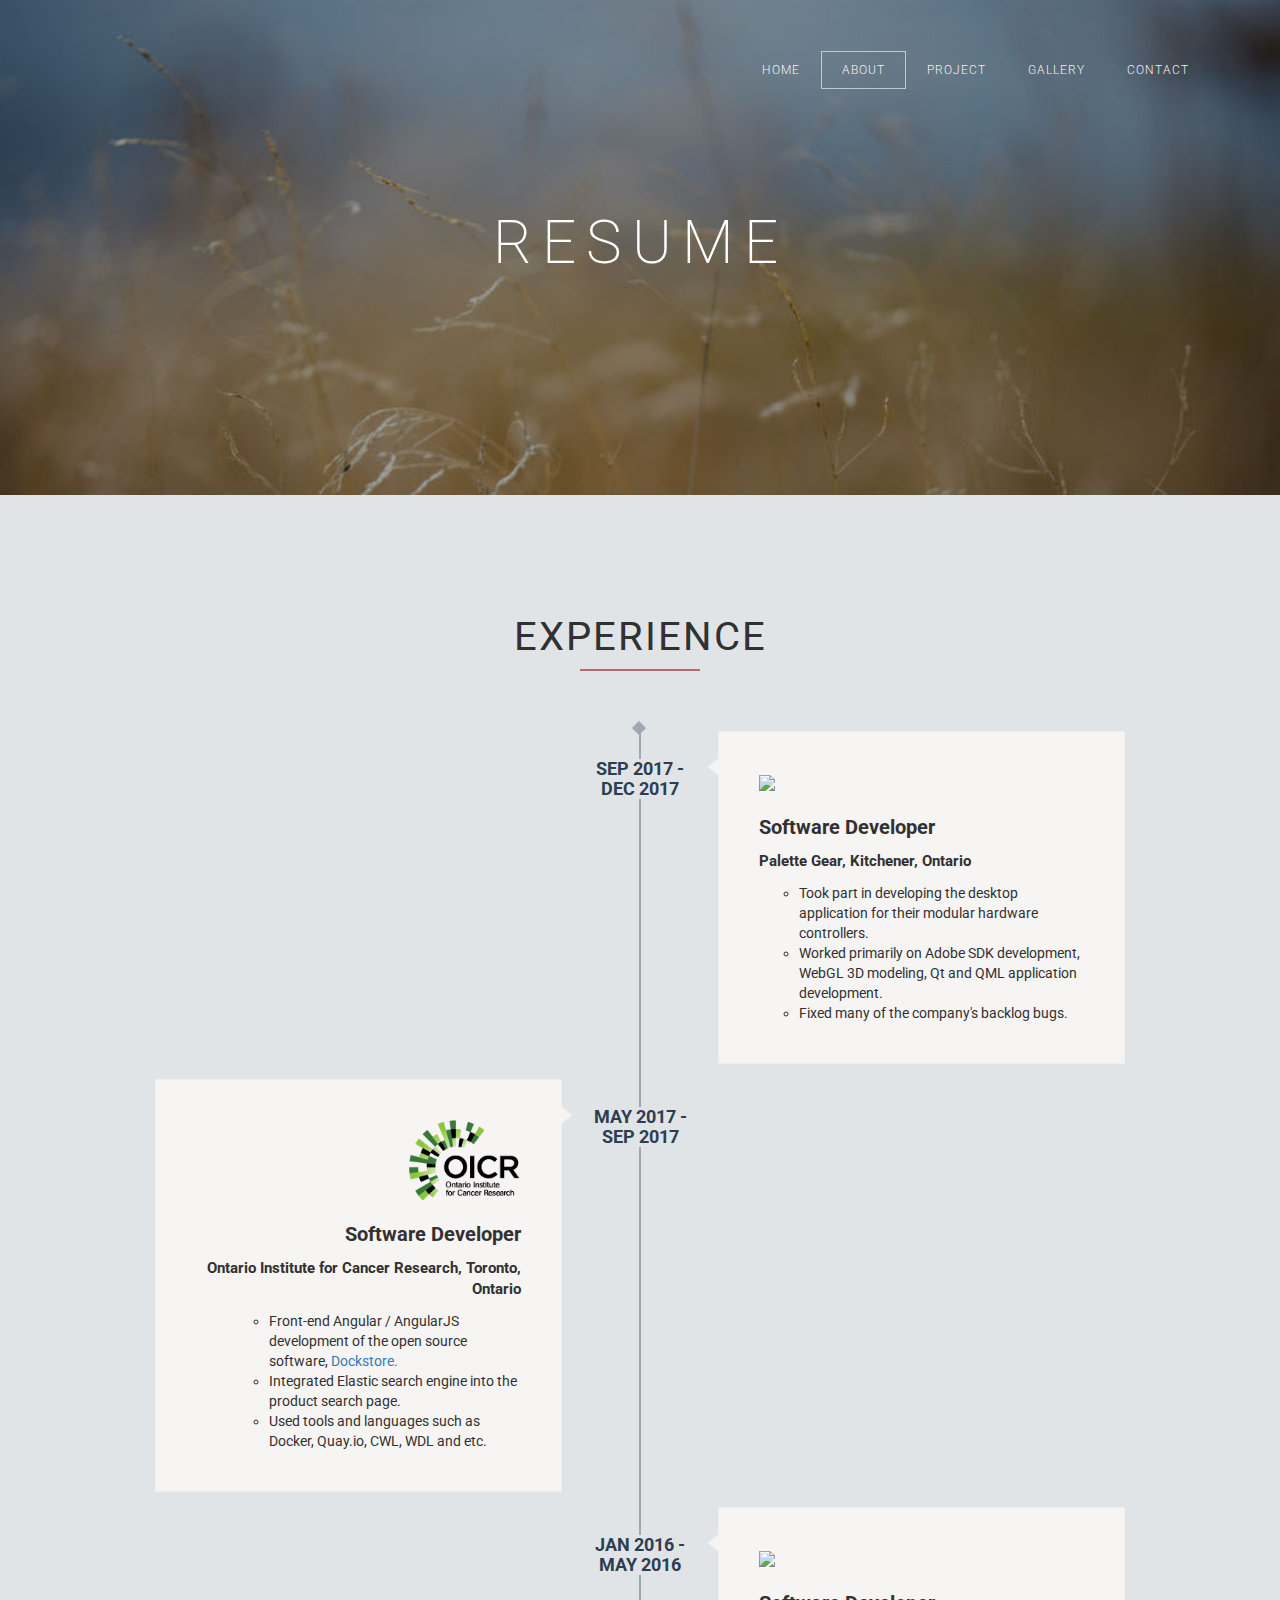
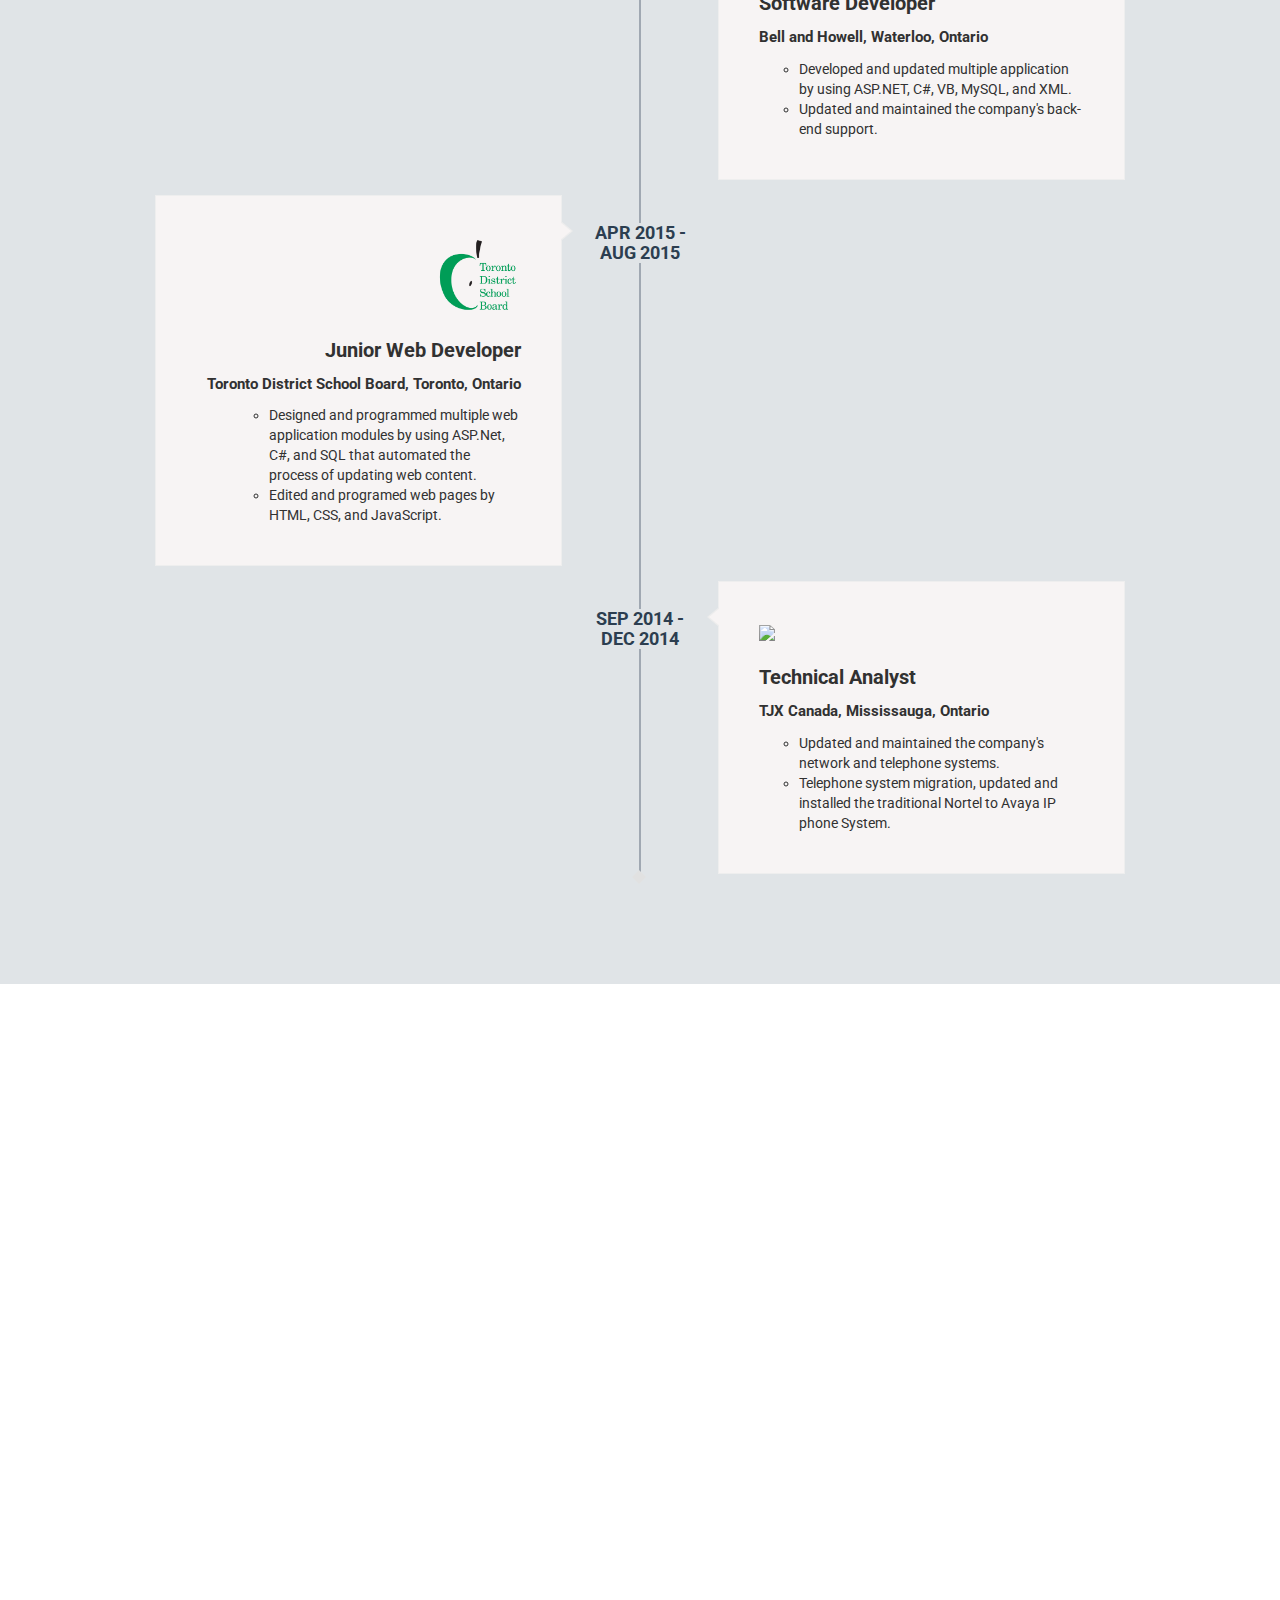
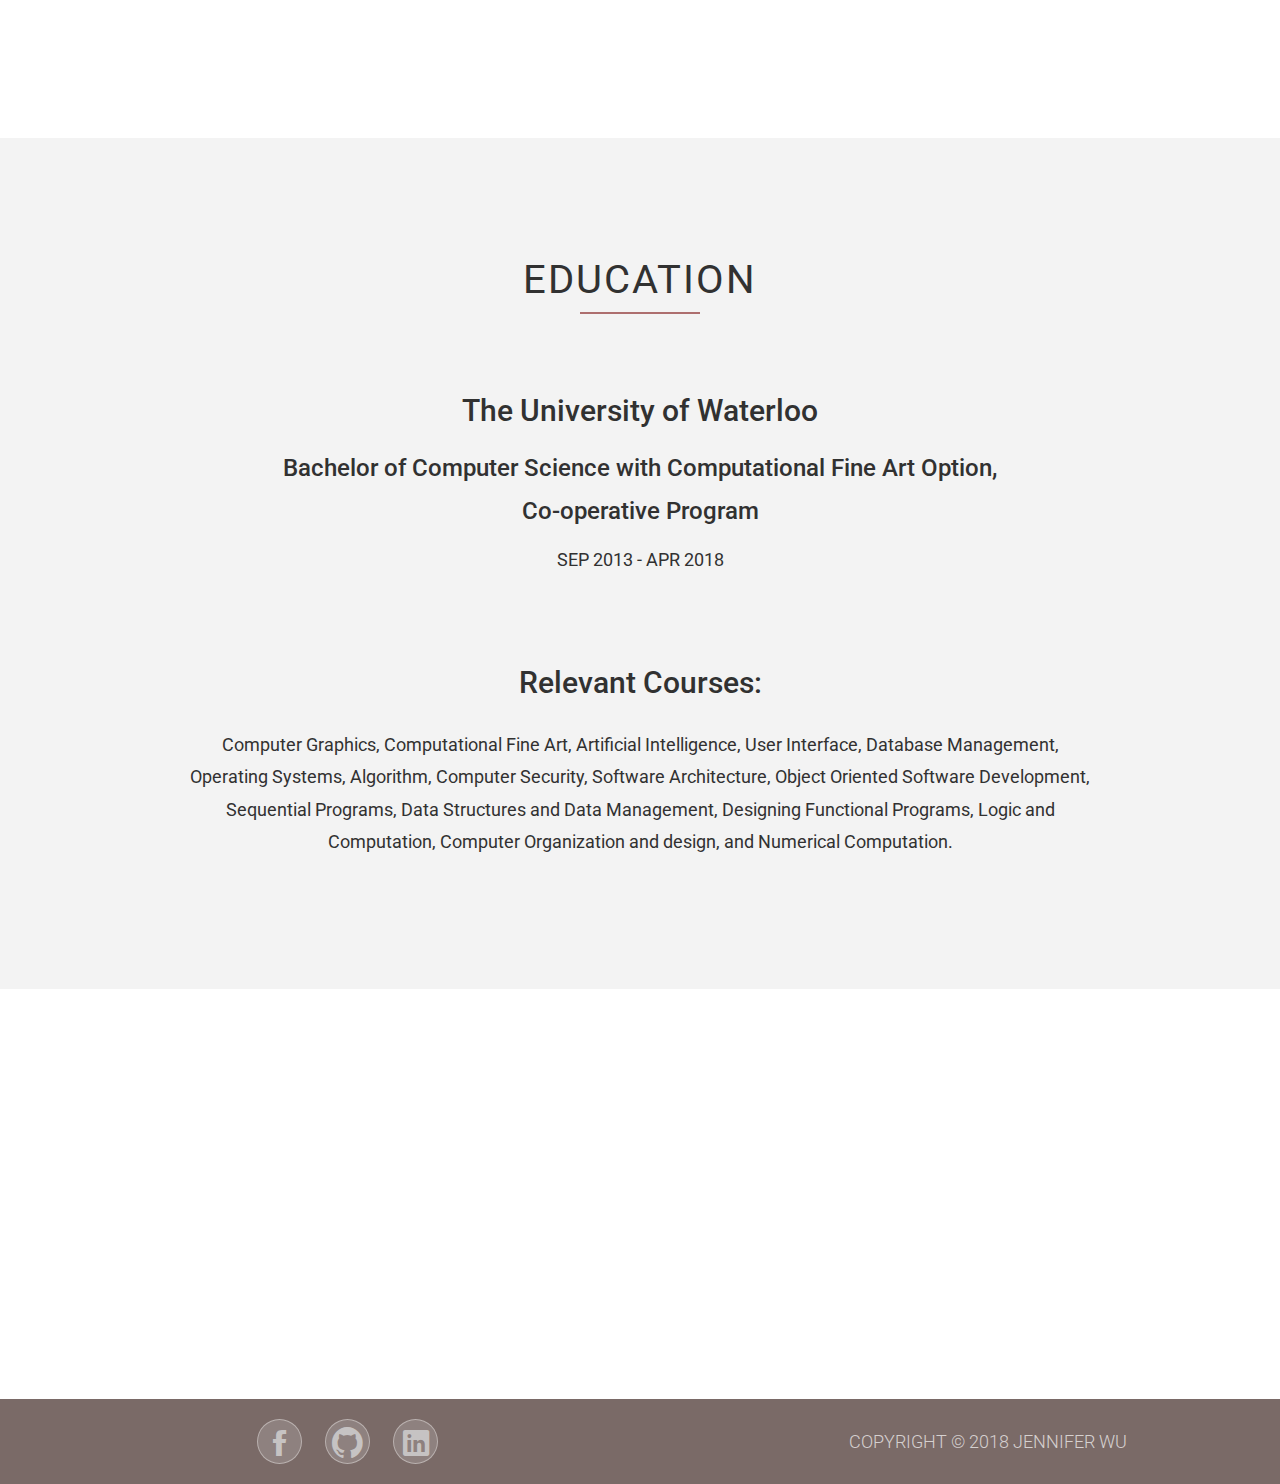
==== resume.html @ 23b23c2a "init commit" ====
<!DOCTYPE html>
<!--[if IE 7 ]><html class="ie ie7 lte9 lte8 lte7" lang="en-US"><![endif]-->
<!--[if IE 8]><html class="ie ie8 lte9 lte8" lang="en-US">	<![endif]-->
<!--[if IE 9]><html class="ie ie9 lte9" lang="en-US"><![endif]-->
<!--[if (gt IE 9)|!(IE)]><!-->
<html class="noIE" lang="en-US">
<!--<![endif]-->
<head>
    <!-- meta -->
    <meta http-equiv="X-UA-Compatible" content="IE=edge">
    <meta http-equiv="Content-Type" content="text/html; charset=UTF-8"/>
    <meta name="viewport" content="width=device-width, initial-scale = 1.0, maximum-scale=1.0, user-scalable=no"/>
    <title>Jennifer Wu</title>
    <link rel="stylesheet" href="assets/css/bootstrap.min.css">
    <link rel="stylesheet" href="assets/css/ionicons.min.css">
    <link rel="stylesheet" href="assets/css/owl.carousel.css">
    <link rel="stylesheet" href="assets/css/owl.theme.css">
    <link rel="stylesheet" href="assets/css/main.css">
    <link rel="stylesheet" href="assets/css/about.css">
    <link rel="stylesheet" href="assets/css/contact.css">
    <link rel="stylesheet" href="assets/css/service.css">
    <link rel="stylesheet" href="assets/css/section.css">
    <link rel="stylesheet" href="assets/css/resume.css">
    <link rel="stylesheet" href="assets/css/one-page-style.css">
    <link rel="stylesheet" href="https://cdnjs.cloudflare.com/ajax/libs/baguettebox.js/1.8.1/baguetteBox.min.css">
    <link rel="stylesheet" href="assets/css/gallery.css">
    <!-- HTML5 shim and Respond.js IE8 support of HTML5 elements and media queries -->
    <!--[if lt IE 9]>
    <script src="assets/js/html5shiv.js"></script>
    <script src="assets/js/respond.js"></script>
    <![endif]-->

    <!--[if IE 8]>
    <script src="assets/js/selectivizr.js"></script>
    <![endif]-->
</head>
<body data-spy="scroll" data-target="#bs-example-navbar-collapse-1">

<!-- Home -->
<!--<section class="portfolio-header" id="header">-->
    <!--<nav class="navbar navbar-default" id="navigation-bar">-->
        <!--<div class="container">-->
            <!--&lt;!&ndash; Brand and toggle get grouped for better mobile display &ndash;&gt;-->
            <!--<div class="navbar-header">-->
                <!--<button type="button" class="navbar-toggle collapsed" data-toggle="collapse" data-target="#bs-example-navbar-collapse-1" aria-expanded="false">-->
                    <!--<span class="sr-only">Toggle navigation</span>-->
                    <!--<span class="icon-bar"></span>-->
                    <!--<span class="icon-bar"></span>-->
                    <!--<span class="icon-bar"></span>-->
                <!--</button>-->
                <!--&lt;!&ndash;<a class="navbindex.htmlex-one-page.html">Jennifer Wu</a>&ndash;&gt;-->
            <!--</div> &lt;!&ndash; /.navbar-header &ndash;&gt;-->

            <!--&lt;!&ndash; Collect the nav links, forms, and other content for toggling &ndash;&gt;-->
            <!--<div class="collapse navbar-collapse" id="bs-example-navbar-collapse-1">-->
                <!--<ul class="nav navbar-nav navbar-right">-->
                    <!--<li><a hrindex.htmlhtml#header">home</a></li>-->
                    <!--<li><a hrindex.htmlhtml#about">about</a></li>-->
                    <!--<li><a hrindex.htmlhtml#project">project</a></li>-->
                    <!--<li><a hrindex.htmlhtml#gallery">gallery</a></li>-->
                    <!--<li><a hrindex.htmlhtml#contact">contact</a></li>-->
                <!--</ul> &lt;!&ndash; /.nav &ndash;&gt;-->
            <!--</div>&lt;!&ndash; /.navbar-collapse &ndash;&gt;-->
        <!--</div>&lt;!&ndash; /.container &ndash;&gt;-->
    <!--</nav>-->
<!--</section> &lt;!&ndash; /#header &ndash;&gt;-->


<section class="resume_header_section" id="header">
    <nav class="navbar navbar-default" id="navigation-bar">
        <div class="container">
            <!-- Brand and toggle get grouped for better mobile display -->
            <div class="navbar-header">
                <button type="button" class="navbar-toggle collapsed" data-toggle="collapse" data-target="#bs-example-navbar-collapse-1" aria-expanded="false">
                    <span class="sr-only">Toggle navigation</span>
                    <span class="icon-bar"></span>
                    <span class="icon-bar"></span>
                    <span class="icon-bar"></span>
                </button>
                <!--<a class="navbar-brand" hrindex.htmlhtml">Jennifer Wu</a>-->
            </div> <!-- /.navbar-header -->

            <!-- Collect the nav links, forms, and other content for toggling -->
            <div class="collapse navbar-collapse" id="bs-example-navbar-collapse-1">
                <ul class="nav navbar-nav navbar-right">
                    <li><a href="index.html#header">home</a></li>
                    <li class="active"><a  href="index.html#about">about</a></li>
                    <li><a href="index.html#project">project</a></li>
                    <li><a href="index.html#gallery">gallery</a></li>
                    <li><a href="index.html#contact">contact</a></li>
                </ul> <!-- /.nav -->
            </div><!-- /.navbar-collapse -->
        </div><!-- /.container -->
    </nav>
    <div class="container section-wrapper tz-gallery">
        <div class="header-table-noheight">
            <div class="header-wrapper text-center">
                <h1 class="header-title text-center">
                    RESUME
                </h1>
            </div> <!-- /.header-wrapper -->
        </div>

    </div>

</section> <!-- /#header -->

<!-- About Us -->
<section id="resume" class="resume-section">
    <div class="container section-wrapper section-padding">
        <h2 class="section-title">
            Experience
        </h2> <!-- /.section-title -->
        <div class="underline worm"></div>
        <div class="row">
            <div class="col-md-12">
                <div class="resume">
                    <ul class="timeline">
                        <li class="timeline-inverted">
                            <div class="posted-date">
                                <span class="month">SEP 2017 - DEC 2017</span>
                            </div><!-- /posted-date -->

                            <div class="timeline-panel wow fadeInUp">
                                <div class="timeline-content">
                                    <div class="timeline-heading">
                                        <span>
                                            <a href="https://palettegear.com/">
                                                <img class="width-small" src="https://s3.amazonaws.com/july2015palettes3/imgoptimized/palette_logo.png">
                                            </a>
                                        </span>
                                        <h3>Software Developer</h3>
                                        <span>Palette Gear, Kitchener, Ontario</span>
                                    </div><!-- /timeline-heading -->

                                    <div class="timeline-body">
                                        <ul>
                                            <li>Took part in developing the desktop application for their modular hardware controllers.</li>
                                            <li>Worked primarily on Adobe SDK development, WebGL 3D modeling, Qt and QML application development.</li>
                                            <li>Fixed many of the company's backlog bugs.</li>
                                        </ul>
                                    </div><!-- /timeline-body -->
                                </div> <!-- /timeline-content -->
                            </div> <!-- /timeline-panel -->
                        </li>

                        <li>
                            <div class="posted-date">
                                <span class="month">MAY 2017 - SEP 2017</span>
                            </div><!-- /posted-date -->
                            <div class="timeline-panel wow fadeInUp">
                                <div class="timeline-content">
                                    <div class="timeline-heading">
                                    <span>
                                        <a href="http://www.oicr.on.ca/">
                                            <img class="height-80" src="assets/images/resume/oicr.png">
                                        </a>
                                    </span>
                                    <h3>Software Developer</h3>
                                    <span>Ontario Institute for Cancer Research, Toronto, Ontario</span>
                                </div><!-- /timeline-heading -->
                                <div class="timeline-body">
                                    <ul>
                                        <li>Front-end Angular / AngularJS development of the open source software, <a href="https://dockstore.org/">Dockstore.</a></li>
                                        <li>Integrated Elastic search engine into the product search page.</li>
                                        <li>Used tools and languages such as Docker, Quay.io, CWL, WDL and etc.</li>
                                    </ul>
                                </div><!-- /timeline-body -->
                                </div> <!-- /timeline-content -->
                            </div><!-- /timeline-panel -->
                        </li>

                        <li class="timeline-inverted">
                            <div class="posted-date">
                                <span class="month">JAN 2016 - MAY 2016</span>
                            </div><!-- /posted-date -->

                            <div class="timeline-panel wow fadeInUp">
                                <div class="timeline-content">
                                    <div class="timeline-heading">
                                        <span>
                                            <a href="https://bellhowell.net/">
                                                <img class="width-small" src="https://bellhowell.net/Images/Home/bell-howell-logo">
                                            </a>
                                        </span>
                                        <h3>Software Developer</h3>
                                        <span>Bell and Howell, Waterloo, Ontario</span>
                                    </div><!-- /timeline-heading -->

                                    <div class="timeline-body">
                                        <ul>
                                            <li>Developed and updated multiple application by using ASP.NET, C#, VB, MySQL, and XML.</li>
                                            <li>Updated and maintained the company's back-end support.</li>
                                        </ul>
                                    </div><!-- /timeline-body -->
                                </div> <!-- /timeline-content -->
                            </div> <!-- /timeline-panel -->
                        </li>

                        <li>
                            <div class="posted-date">
                                <span class="month">APR 2015 - AUG 2015</span>
                            </div><!-- /posted-date -->

                            <div class="timeline-panel wow fadeInUp">
                                <div class="timeline-content">
                                    <div class="timeline-heading">
                                    <span>
                                        <a href="http://www.tdsb.on.ca/">
                                            <img class="height-80" src="assets/images/resume/tdsb.png">
                                        </a>
                                    </span>
                                        <h3>Junior Web Developer</h3>
                                        <span>Toronto District School Board, Toronto, Ontario</span>
                                    </div><!-- /timeline-heading -->
                                    <div class="timeline-body">
                                        <ul>
                                            <li>Designed and programmed multiple web application modules by using ASP.Net,
                                                C#, and SQL that automated the process of updating web content.</li>
                                            <li>Edited and programed web pages by HTML, CSS, and JavaScript.</li>
                                        </ul>
                                    </div><!-- /timeline-body -->
                                </div> <!-- /timeline-content -->
                            </div><!-- /timeline-panel -->
                        </li>

                        <li class="timeline-inverted">
                            <div class="posted-date">
                                <span class="month">SEP 2014 - DEC 2014</span>
                            </div><!-- /posted-date -->

                            <div class="timeline-panel wow fadeInUp">
                                <div class="timeline-content">
                                    <div class="timeline-heading">
                                        <span>
                                            <a href="http://www.tjx.com/index.html">
                                                <img class="height-60" src="http://www.tjx.com/includes/img/tjx-logo-mobile.svg">
                                            </a>
                                        </span>
                                        <h3>Technical Analyst</h3>
                                        <span>TJX Canada, Mississauga, Ontario</span>
                                    </div><!-- /timeline-heading -->

                                    <div class="timeline-body">
                                        <ul>
                                            <li>Updated and maintained the company's network and telephone systems.</li>
                                            <li>Telephone system migration, updated and installed the traditional Nortel to Avaya IP phone System.</li>
                                        </ul>
                                    </div><!-- /timeline-body -->
                                </div> <!-- /timeline-content -->
                            </div> <!-- /timeline-panel -->
                        </li>
                    </ul>
                </div>
            </div>
        </div><!-- /row -->
    </div><!-- /.container -->
</section><!-- End Resume Section -->

<section class="skill_section" id="skill">
    <div class="container section-wrapper tz-gallery">
        <h1 class="section-title light">
            SKILL
        </h1> <!-- /.section-title -->
        <div class="underline light-worm"></div>
        <div class="row text-center light">
            <div class="col-sm-6 col-md-3">
                <div class="skill-item">
                    <h3>Languages</h3>
                    <ul class="no-bullet pt-20 text-large">
                        <li>Java</li>
                        <li>C++</li>
                        <li>C#</li>
                        <li>MySQL</li>
                        <li>HTML</li>
                        <li>CSS</li>
                        <li>JavaScript</li>
                        <li>Lua</li>
                        <li>Bash</li>
                        <li>Scheme</li>
                    </ul>

                </div>
            </div>
            <div class="col-sm-6 col-md-3">
                <div class="skill-item">
                    <h3>Frameworks</h3>
                    <ul class="no-bullet pt-20 text-large">
                        <li>OpenGL</li>
                        <li>WebGL</li>
                        <li>Qt</li>
                        <li>Processing</li>
                        <li>Angular</li>
                        <li>ASP.Net</li>
                    </ul>
                </div>
            </div>
            <div class="col-sm-6 col-md-3">
                <div class="skill-item">
                    <h3>Mobile</h3>
                    <ul class="no-bullet pt-20 text-large">
                        <li>Swift</li>
                        <li>Objective-C</li>
                        <li>Android</li>
                    </ul>
                </div>
            </div>
            <div class="col-sm-6 col-md-3">
                <div class="skill-item">
                    <h3>Tools</h3>
                    <ul class="no-bullet pt-20 text-large">
                        <li>Git</li>
                        <li>Photoshop</li>
                        <li>Premiere</li>
                        <li>Illustrator</li>
                        <li>Maya</li>
                    </ul>
                </div>
            </div>
        </div>
    </div> <!-- /.container -->
</section> <!-- /#header -->

<section class="about" id="about">
    <div class="container section-wrapper">
        <h2 class="section-title black">
            EDUCATION
        </h2>
        <div class="underline worm"></div>
        <div class="padding-side">
            <div class="text-center line-space-10 padding-20">
                <h2>The University of Waterloo</h2>
                <h3 class="line-space-10">
                    Bachelor of Computer Science with Computational Fine Art Option,<br>
                    Co-operative Program

                </h3>
                <p class="text-large">
                    SEP 2013 - APR 2018
                </p>
            </div>
            <br>
            <div class="text-center padding-20">
                <h2>Relevant Courses:</h2>
                <br>
                <p class="text-large line-space-10">
                    Computer Graphics, Computational Fine Art, Artificial Intelligence,
                    User Interface, Database Management, Operating Systems, Algorithm,
                    Computer Security, Software Architecture, Object Oriented Software Development,
                    Sequential Programs, Data Structures and Data Management, Designing Functional Programs,
                    Logic and Computation, Computer Organization and design, and Numerical Computation.
                </p>
            </div>
        </div>
    </div> <!-- /.container -->
</section> <!-- /.about -->

<section class="skill_section" id="resumePDF">
    <div class="container section-wrapper">
        <div>
            <a href="assets/pdf/resume.pdf" class="pt5">
                <button class="btn btn-xlg white_button_trans text-XLarge">PDF RESUME</button>
            </a>
        </div>
        <div class="pt5">
            <a href="assets/pdf/reference.pdf" class="pt5">
                <button class="btn btn-xlg white_button_trans text-XLarge">REFERENCE</button>
            </a>
        </div>
    </div> <!-- /.container -->
    <footer class="footer-dark">
        <div class="container">
            <div class="row">
                <div class="col-sm-6 text-center">
                    <div class="social-icon">
                        <a href="https://www.facebook.com/jennifer.wu.5661">
                            <div class="icon fb">
                                <i class="ion-social-facebook"></i>
                            </div>
                        </a>
                        <a href="https://github.com/JWKaiqi">
                            <div class="icon github">
                                <i class="ion-social-github"></i>
                            </div>
                        </a>
                        <a href="https://www.linkedin.com/in/jwkaiqi0826/">
                            <div class="icon linkedin">
                                <i class="ion-social-linkedin"></i>
                            </div>
                        </a>
                    </div>
                </div>
                <div class="col-sm-6">
                    <div class="copy text-center">
                        Copyright &copy; 2018 Jennifer Wu
                    </div>
                </div>
            </div>
        </div> <!-- /.container -->
    </footer>
</section> <!-- /#header -->

<script src="assets/js/jquery-1.11.2.min.js"></script>
<script src="assets/js/bootstrap.min.js"></script>
<script src="assets/js/owl.carousel.min.js"></script>
<script src="assets/js/contact.js"></script>
<script src="assets/js/script.js"></script>
<script src="https://cdnjs.cloudflare.com/ajax/libs/baguettebox.js/1.8.1/baguetteBox.min.js"></script>
<script>baguetteBox.run('.tz-gallery');</script>

</body>
</html>
---- assets/css/main.css ----
/*=================================================
||				1. Imports
==================================================*/
@import url(http://fonts.googleapis.com/css?family=Roboto:200,400,700);
@import url(http://fonts.googleapis.com/css?family=Roboto+Slab);

body
{
	font-family: 'Roboto', 'Open-Sans', sans-serif;
	overflow-x: hidden;
	color: #313131;
}

.black{
	color: #313131;
}

.light {
	color: rgba(255,255,255,0.8);
}

.white{
	background: #fff ;
}
.purple{
	background: #4a148c;
}

.worm {
	background: #ad6e6e;
}

.light-worm {
	background: rgba(255,255,255,0.4);
}

.section-padding {
	padding-left: 100px;
	padding-right: 100px;

}
.section-wrapper{
	padding-top: 100px;
	padding-bottom: 100px;
}

.section-title{
	font-size: 40px;
	font-weight: 400;
	text-transform: uppercase;
	text-align: center;
	letter-spacing: 2px;
}
.section-item-title{
	font-size: 20px;
	font-weight: 400;
	letter-spacing: 3px;
	text-transform: uppercase;
}
.section-item-detail{
	font-size: 14px;
    font-weight: 300;
    margin-bottom: 50px;
    color: #999;
    letter-spacing: .39px;
}
.underline{
	height: 2px;
	width: 120px;
	margin: 0px auto 40px;
}

.pt5 {
	padding-top: 50px;
}
/*=================================================
||				3. Header
==================================================*/
.header
{
	background: url('../images/bg6.jpg');
	background-repeat: no-repeat;
	background-position: center center;
	background-size: cover;
	background-attachment: fixed;
	height: 100vh;
	color: #fff;
	text-transform: uppercase;

}
			/*navbar*/
.navbar-default .navbar-brand{
	border: 1px solid #fff;
	color: #fff;
	font-size: 30px;
	padding: 10px 20px;
	height: auto;
	font-weight: 200;
	letter-spacing: 5px;
}
.navbar-default .navbar-brand:focus, .navbar-default .navbar-brand:hover{
	color: #fff;
}
.navbar-default .navbar-toggle .icon-bar {
    background-color: #FFF;
}
.navbar-fixed-top .navbar-toggle .icon-bar {
    background-color: #313131;
}
.navbar-fixed-top .navbar-toggle{
	border-color: #313131;
}

.navbar-default {
    background-color: transparent;
    border-color: transparent;
    padding-top: 50px;
}
.navbar-default .navbar-nav>li>a{
	color: #fff;
    /*text-transform: uppercase;*/
    padding-right: 20px;
    padding-left: 20px;
    border: 1px solid transparent;
    font-size: 12px;
    font-weight: 300;
    letter-spacing: 1px;
}
.navbar-default .navbar-toggle{
	border-radius: 0px;
}
.navbar-default .navbar-nav>li>a:hover{
	border: 1px solid rgba(255, 255, 255, 0.6);
	color: #fff;
}
.navbar-default .navbar-nav>li>a:focus, .navbar-default .navbar-nav>li>a:hover{
	color: #fff;
}
.navbar-nav>li>a {
    padding-top: 8px;
    padding-bottom: 8px;
}
.navbar-default .navbar-toggle:focus, .navbar-default .navbar-toggle:hover{
	background: transparent;
}
.navbar-default .navbar-nav>.active>a, .navbar-default .navbar-nav>.active>a:focus, .navbar-default .navbar-nav>.active>a:hover{
    background-color: transparent;
    border: 1px solid rgba(255, 255, 255, 0.6);
    color: #fff;
}
		/*Home*/

.header-background {
	background: #e7e7e7 !important;
}

.header-wrapper{
	text-align: center;
	display: table-cell;
	vertical-align: middle;
	position: relative;
}
.header-table{
	display: table;
	height: 70vh;
	width: 100%;
}

.header-table-noheight{
	display: table;
	/*height: 70vh;*/
	width: 100%;
}
.header-title{
	width: 100%;
	font-size: 60px;
	letter-spacing: 10px;
	font-weight: 200;
}
.header-subtitle{
	font-size: 30px;
	letter-spacing: 5px;
}
.header-subtitle2{
	font-size: 20px;
	letter-spacing: 3px;
}


/*=================================================
||				4. Our Service
==================================================*/
.service{
	background: #ededed;
	position: relative;
}
.service .section-title{
	margin-top: 110px;
}
.services{
	margin-bottom: 100px;
}
.service .underline{
	margin-bottom: 75px;
}
.service-img{
	position: absolute;
	bottom: 0px;
}

.twitter-feed{
	color: #fff;
}
.item{
	text-align: center;
}
.owl-prev, .owl-next
{
	position: absolute;
	top: 10%;
}
.owl-next
{
	right: -10px;
}
.owl-prev
{
	left: -10px;
}
.owl-prev:before
{
    /*content: "\f3d2";*/
    /*font-family: 'ionicons';*/
    content: url("../images/left.png");
}
.owl-next:before
{
    /*content: "\f3d3";*/
    /*font-family: "ionicons";*/
    content: url("../images/right.png");
}

.about-me {
	padding-bottom: 25px;
}
.about-me img{
	display:block;
	margin: 0 auto;
	max-width: 50%;
	height:auto;
}
/*=================================================
||				5. Twitter Feed
==================================================*/
.day, .feed{
	font-size: 15px;
	font-weight: 200;
}
.feed{
	font-style: italic;
	margin: 30px 0px;
}
.options a{
	color: #fff;
	text-transform: uppercase;
	font-size: 15px;
	padding: 0px 20px;
}
.options a i{
	padding-right: 10px;
}
.options a:hover{
	text-decoration: none;
}
.item:hover{
	cursor: w-resize;
}
/*=================================================
||				7. Portfolio
==================================================*/
.porfolio{
	background: #f9f9f9;
}
.portfolio-img{
	position: relative;
	overflow: hidden;
	text-align: center;
}
.portfolio-img .port-item{
	width: 100%;
	height: auto;
	transition: all .6s ease-in-out;
}
.portfolio-img:hover .portfolio-img-hover{
	position: absolute;
	/*top: 0;*/
	left: 0;
	width: 100%;
	height: 100%;
	transition: all .6s ease-in-out;
	background: rgba(0, 0, 0, 0.5);
}
.portfolio-img-hover{
}
.plus{
	display: none;
}
.portfolio-img:hover .plus{
	display: inline-block;
	padding-top: 25%;
}
.portfolio-img:hover .port-item{
	transform: scale(1.1);
}
.portfolio-item-details{
	margin: 20px 0px 50px;
}
.portfolio-item-name{
	display: inline-block;
	font-size: 15px;
}
.port-heart, .portfolio-item-name small{
	font-size: 13px;
	color: #636363;
}
.port-heart{
	float: right;
	display: inline-block;
	margin-top: 10px;
}


/*=================================================
||				8. Note
==================================================*/
.note{
	color: #dadada;
}
.quote{
	font-style: italic;
	font-size: 16px;
	font-weight: 200;
	padding: 0px 145px;
}
.quoter{
	font-size: 20px;
	font-weight: 400;
	margin-top: 20px;
}

/*=================================================
||				9. Fun Facts
==================================================*/
.fun{
	background: #f3f3f3;
}
.fun-box{
	border: 2px solid #313131;
	text-align: center;
	padding: 40px 0px;
	font-size: 25px;
}
.number{
	font-weight: 700;
	font-size: 25px;
}
.number-title{
	text-transform: uppercase;
	font-size: 20px;
	font-weight: 400;
}
.col-sm-6 .fun-box{
	margin-bottom: 20px;
}
/*=================================================
||				10. Footer
==================================================*/
footer {
	/*background: rgba(87, 55, 82, 0.67);*/
}

.footer-purple {
	background: rgba(87, 55, 82, 0.67);
}

.footer-dark {
	background: rgba(57, 33, 28, 0.67);
}

.social-icon a {
	text-decoration: none;
}

.copy{
	font-size: 18px;
	font-weight: 300;
	color: rgba(255, 255, 255, 0.7);
	display: inline-block;
	padding-left: 35%;
	padding-top: 30px;
	padding-bottom: 30px;
}
.fb{
	background: #1976d2;
}
.twitter{
	background: #2CAAE1;
}
.github{
	background: #ac55d9;
}
.linkedin{
	background: #1979d6;
}

.logo {
	opacity: 1;
	color: #f3f3f3;
	/*background: #1979d6;*/
}

.icon{
	margin: 10px;
	height: 45px;
	width: 45px;
	text-align: center;
	/*padding: 3px;*/
	display: inline-block;
	border: 2px solid transparent;
	font-size: 35px;
	border-radius: 30px;
	opacity: 0.8;
	transition: all 0.2s ease;
}

a .icon {
	color: #dadada;
	border: solid 1px rgba(255, 255, 255, 0.5);
	background-color: rgba(255, 255, 255, 0.2);
}
/*!*.social-icon{*/
	/*float: right;*/
/*}*!*/

.social-icon {
	padding: 10px;

}
a .icon:hover{
	text-decoration: none;
	opacity: 1;
	background-color: rgba(255, 255, 255, 0.3);
}
/*a .fb:hover{*/
	/*color: #1976d2;*/
	/*border-color: #1976d2;*/
/*}*/
/*a .twitter:hover{*/
	/*color: #2CAAE1;*/
	/*border-color: #2CAAE1;*/
/*}*/
/*a .github:hover{*/
	/*color: #9453c6;*/
	/*border-color: #9453c6;*/
/*}*/
/*a .linkedin:hover{*/
	/*color:#1979d6;*/
	/*border-color: #1979d6;*/
/*}*/

/*=================================================
||				11. Others
==================================================*/
/*Button*/

.uppercase {
	text-transform: uppercase;
}
.button_trans {
	color: black;
	padding: 10px 15%;
	background: none;
	border: 1px solid black;
	position: relative;
	border-radius: 0;
	display:block;
	margin: 0 auto;
}
.white_button_trans {
	color: white;
	padding: 10px 15%;
	background: none;
	border: 1px solid white;
	position: relative;
	border-radius: 0;
	display:block;
	margin: 0 auto;
}

.white_button_trans:hover{
	color: rgba(0, 0, 0, 0.7);
	background-color: rgba(255,255,255,0.5);
	transition: all .4s ease-in-out;
}

.button_trans:hover{
	color: #fff;
	border: 1px solid #b88f92;
	background: #b88f92;
	transition: all .4s ease-in-out;
}
.project_section
{
	background: url('../images/bg3.jpg');
	background-repeat: no-repeat;
	background-position: center center;
	background-size: cover;
	background-attachment: fixed;
	color: #5b5b5b;
}

.footer_section {
	background: url('../images/bg10.jpg');
	background-repeat: no-repeat;
	background-position: center center;
	background-size: cover;
	background-attachment: fixed;
}

.showMore {
	display: none;
	transition: opacity 1s ease-out;
	opacity: 0;
}

.no-bullet{
	margin-top: 10px;
	padding-left: 0;
	list-style: none;
}

.padding-70 {
	padding: 70px;
}


/*Testimonial*/
.testimonial{
	background: url('../images/testimonial.png');
	color: #fff;
}
.testimonial .section-title{
	color: #fff;
}
.testimonial-detail{
	font-style: italic;
	font-size: 15px;
	font-weight: 200;
	margin-bottom: 50px;
}
.test-name {
    margin-bottom: 40px;
}
/*Owl carousel*/
.owl-theme .owl-controls .owl-nav [class*=owl-]{
	background: transparent;
}
.owl-theme .owl-dots .owl-dot span{
	width: 20px;
	height: 8px;
	border-radius: 0px;
	background: transparent;
	border: 1px solid #fff;
}
.owl-theme .owl-dots .owl-dot.active span, .owl-theme .owl-dots .owl-dot:hover span{
	background: #fff;
}
.owl-theme .owl-controls .owl-nav [class*=owl-]:hover{
	background: transparent;
}
/*Add*/
.add .owl-prev:before
{
    content: url("../images/bleft.png");
}
.add .owl-next:before
{
    content: url("../images/bright.png");
}
.owl-next
{
	right: -90px;
}
.owl-prev
{
	left: -90px;
}
.add .owl-prev, .add .owl-next
{
	top: 25%;
}
.add-item{
	padding: 20px;
}
@media (max-width: 960px){
	.nav>li{
		text-align: center;
	}
	.service-img{
		opacity: .2;
	}
	.fun-box{
		margin: 15px;
	}
	.quote{
		padding: 0 50px;
	}
	.portfolio .portfolio-item{
		margin: 15px;
	}
	.price-title, .price-list{
		text-align: center;
	}
	.options a{
		padding: 0 5px;
	}
	footer{
		text-align: center;
	}
	footer .text-right{
		text-align: center;
	}
	.navbar-default .navbar-brand{
		margin-left: 15px;
	}
		img.about-img {
	    width: 100%;
	    padding: 15px 15px 0px;
	}
	.quote{
		padding: 0 15px;
	}
}
@media (max-width: 480px){
	.header-table{
		max-height: 627px;
	}
}
---- assets/css/about.css ----
.section-background{
	background: url('../images/about.png');
}
.about{
	background: #f3f3f3;
}
.about-detail{
	font-size: 18px;
	color: #999;
	font-weight: 200;
	top: 50%;
    line-height: 180%;
	padding-left: 25%;
    padding-right: 25%;
}
.section-item-title, .section-item-detail{
	text-align: center;
}
.about .row:nth-child(4){
	margin-top: 90px;
}
.team{
	background: #ededed;
}
.team-item{
	background: #f3f3f3;
	margin-bottom: 50px;
	text-align: center;
}
.team-img{
	width: 100%;
}
.team-item-name{
	font-size: 14px;
	margin-bottom: 0px;
	padding-top: 20px;
}
.team-item-id{
	color: #a3a2a2;
	font-size: 11px;
	text-transform: uppercase;
	padding-bottom: 30px;
}
---- assets/css/contact.css ----
.section-background{
	background: url('../images/contact.png');
}
.contact {
    text-align: left;
    color: #574e4e;
}

.contact i {
    width: 60px;
    height: 80px;
    border-radius: 30px;
    border: 2px solid #574e4e;
    color: #574e4e;
    font-size: 40px;
    display: inline-block;
    margin-right: 20px;
    margin-top: 20px;
    padding: 10px 0;
    text-align: center;
    float: left;
    transition: all .6s ease-in-out;
}

.contact-item {
    padding: 10px;
}

.contact-item:hover i{
    background-color: #4a148c;
    border: 2px solid #4a148c !important;
    color: #fff;
}
.contact h3{
	/*padding-bottom: 20px;*/
	font-size: 22px;
}
.contact p{
	font-size: 18px;
	color: #625959;
}

.form{
    margin-top: 50px;
    background: #dcd1d9;
    opacity: 0.8;
    padding: 20px;
    border-radius: 20px;
    box-shadow: 1px 1px 10px 2px #c5b4c0;
}
.form h3{
    margin-left: 15px;
    font-size: 25px;
}
.form .message{
    margin: 0px 15px;
    height: 180px;
    width: 98%;
}
.btn-sub {
    border-radius: 0px;
    color: white;
    background-color: #4a148c;
    padding: 10px 25px;
    margin: 10px 30px;
    border-color: #4a148c;
    text-transform: uppercase;
    transition: all .4s ease-in-out;
}
.btn-sub:hover{
    background-color: #fff;
    border-color: #4a148c;
    color: #4a148c;
}
input[type="username"], input[type="email"], input[type="text"], .message{
	border-color: transparent;
	background: #fff;
	font-size: 13px;
	color: #969595;
}
input[type="username"]:focus, input[type="email"]:focus, input[type="text"]:focus, .message:focus{
    border-color: #4a148c;
    box-shadow: 0 0 8px rgba(74,20,140,.1) !important;
}
input.form-control, .message {
    border-radius: 0px;
}
---- assets/css/service.css ----
.section-background{
	background: url('../images/services.png');
}

.price-table{
	background: #ededed;
}
.price-table .col-sm-3{
	padding: 0px;
}
.price-table .col-sm-3:hover .price-title{
	color: #4a148c;
}
.price-title{
	background: #f9f9f9;
	padding: 20px;
	font-size: 24px;
}
.price-title span{
	font-size: 16px;
}
.price-list{
	list-style-type: none;
	margin-left: -40px;
}
.price-list li{

	background: #fff;
	border-left: 1px solid rgba(229, 229, 229, 0.4);
	border-right: 1px solid rgba(229, 229, 229, 0.4);
	border-bottom: 1px dashed #f1f1f1;
	padding: 20px 0px;
	padding-left: 20px;
	font-size: 13px;
	color: #969595;
}
.price-list li:first-child{
	border-top: 1px solid #ccc;
}
.price-list li:last-child{
	border-bottom: 1px solid #ccc;
	padding-left: 0px;
}
.price-table .col-sm-3:first-child .price-list li{
	border-left: 1px solid #ccc;
}
.price-table .col-sm-3:last-child .price-list li{
	border-right: 1px solid #ccc;
}
.custom-btn-default{
    background-color: #fff;
    border-color: #ccc;
    border-radius: 0px;
	color: #969595;
}
.price-table .col-sm-3:hover .custom-btn-default{
	color: #fff;
	background: #4a148c;
	transition: all .4s ease-in-out;
}
---- assets/css/section.css ----
/*=================================================
||				Portfolio
==================================================*/


.portfolio-header{
	background: #eaeaea;
	text-transform: uppercase;
}
.navbar-default {
	background-color: transparent;
	border-color: transparent;
	padding-top: 50px;
}
.navbar{
	margin-bottom: 0px;
}
.navbar-default .navbar-brand{
	border: 1px solid #f3f3f3;
	color: #f3f3f3;
}
.navbar-default .navbar-brand:focus, .navbar-default .navbar-brand:hover{
	color: #f3f3f3;
}
.navbar-default .navbar-nav>li>a{
	color: #f3f3f3;
}
.navbar-default .navbar-nav>li>a:hover{
	border: 1px solid rgba(255, 255, 255, 0.6);
	color: #f3f3f3;
}
.navbar-default .navbar-nav>li>a:focus, .navbar-default .navbar-nav>li>a:hover{
	color: #f3f3f3;
}
.navbar-default .navbar-nav>.active>a, .navbar-default .navbar-nav>.active>a:focus, .navbar-default .navbar-nav>.active>a:hover{
    background-color: transparent;
    border: 1px solid rgba(255, 255, 255, 0.6);
    color: #f3f3f3;
}

.section-background{
	background-repeat: no-repeat;
	background-position: center center;
	background-attachment: fixed;
	text-transform: uppercase;
}
.breadcrumb{
    padding: 235px 15px 0px;
    list-style: none;
    background-color: transparent;
    border-radius: 0px;
}
.breadcrumb .active{
	color: #fff;
}
.breadcrumb>li+li:before {
    padding: 0 5px;
    color: #fff;
    content: "\f3d3";
    font-family: "ionicons";
}
.breadcrumb a{
	color: #fff;
	border: 1px solid transparent;
	text-decoration: none;
	padding: 5px;
}
.breadcrumb a:hover{
	color: #fff;
	border: 1px solid #fff;
}
---- assets/css/resume.css ----
/* === Resume Section === */

/*---------------------------------------------------------
Resume Timeline
-----------------------------------------------------------*/
.resume-title h3{
    text-align: center;
}
.resume-section {
    background-color: #e0e4e7;
}
.resume-section > div > div{
    margin-bottom: 60px;
}
.resume-section > div > div:nth-of-type(2){
    margin-bottom: 0;
}

.resume-title{
    margin-bottom: 30px;
    font-weight: bold;

}
.timeline {
    position: relative;
    padding: 0;
    list-style: none;
}

.resume{
    position: relative;
}
.resume:before{
    content: "";
    position: absolute;
    top: -8px;
    width: 10px;
    height: 10px;
    background-color: #a0a8b2;
    left: 50%;
    margin-left: -6px;
    -webkit-transform: rotate(45deg);
    -moz-transform: rotate(45deg);
    -ms-transform: rotate(45deg);
    -o-transform: rotate(45deg);
    transform: rotate(45deg);
}

.resume:after{
    content: "";
    position: absolute;
    bottom: -8px;
    width: 10px;
    height: 10px;
    background-color: #e1e1e1;
    left: 50%;
    margin-left: -6px;
    -webkit-transform: rotate(45deg);
    -moz-transform: rotate(45deg);
    -ms-transform: rotate(45deg);
    -o-transform: rotate(45deg);
    transform: rotate(45deg);
}

.timeline:before {
    content: "";
    position: absolute;
    top: 0;
    bottom: 0;
    width: 2px;
    margin-left: -1.5px;
    background-color: #a0a8b2;
}

.timeline>li {
    position: relative;
    margin-bottom: 50px;
    min-height: 50px;
}

.timeline>li:before,
.timeline>li:after {
    content: " ";
    display: table;
}

.timeline>li:after {
    clear: both;
}

.timeline>li .timeline-panel {
    float: left;
    position: relative;
    width: 100%;
}

.timeline-content{
    background-color: #f7f4f4;
    padding:30px;
}

.timeline>li .timeline-panel:before {
    right: auto;
    left: -15px;
    border-right-width: 15px;
    border-left-width: 0;
}

.timeline>li .timeline-panel:after {
    right: auto;
    left: -14px;
    border-right-width: 14px;
    border-left-width: 0;
}

.timeline>li .posted-date {
    position: relative;
    text-align: center;
    background-color: #e0e4e7;
    left: 20px;
}


.timeline>li .posted-date .month {
    background-color: #e0e4e7;
    font-size: 18px;
    line-height: 20px;
    font-weight: 700;
    display: block;
    color: #2c3e50;
    top: 0;
    float: left;
}

.timeline>li.timeline-inverted>.timeline-panel {
    float: right;
    text-align: left;
}

.timeline>li.timeline-inverted>.timeline-panel:before {
    right: auto;
    left: -15px;
    border-right-width: 15px;
    border-left-width: 0;
}

.timeline>li.timeline-inverted>.timeline-panel:after {
    right: auto;
    left: -14px;
    border-right-width: 14px;
    border-left-width: 0;
}

.timeline>li:last-child {
    margin-bottom: 0;
}

.timeline-heading h3 {
    font-weight: bold;
    font-size: 20px;
    line-height: 28px;
}
.timeline-heading span{
    font-size: 15px;
    display: block;
    font-weight: 700;
    margin-bottom: 10px;
}
@media(min-width:992px) {
    .timeline:before {
        left: 50%;
    }

    .timeline>li {
        margin-bottom: 15px;
        min-height: 100px;
    }

    .timeline>li .posted-date {
        position: absolute;
        text-align: center;
        background-color: #fff;
    }

    .timeline>li .timeline-panel {
        float: left;
        width: 42%;
        text-align: right;
        border: 1px solid #eee;
        position: relative;
    }

    .timeline>li .timeline-panel > .timeline-content >.timeline-body {
        padding-left: 10%;
        text-align: left;
    }

    .timeline>li.timeline-inverted .timeline-panel > .timeline-content >.timeline-body  {
        padding-left: 0;
    }

    .timeline-content{
        position: relative;
        padding: 40px;
        -webkit-transition:all 400ms;
        -moz-transition:all 400ms;
        -o-transition:all 400ms;
        transition: all 400ms;
        background-color: #f7f4f4;
    }

    .timeline-content::after{
        border: 1px solid #eee;
        width: 100%;
        position: absolute;
        content: "";
        bottom: -3px;
        height:10px;
        left: 0;
        z-index: -1;
    }

    .timeline>li .timeline-content:hover {
        background: #b5cfe1;
        /*color: #fff;*/
    }

    .timeline>li .timeline-panel::before,
    .timeline>li.timeline-inverted .timeline-panel::before {
        content: "";
        top: 25px;
        position: absolute;
        border-top: 10px solid transparent;
        border-bottom: 10px solid transparent;
    }
    .timeline>li .timeline-panel::before {
        left: 100%;
        border-left: 12px solid #ECECEC;
        -webkit-transition:all 400ms;
        -moz-transition:all 400ms;
        -o-transition:all 400ms;
        transition: all 400ms;
    }


    .timeline>li .timeline-panel:hover::before {
        border-left: 12px solid #b5cfe1;
    }

    .timeline>li.timeline-inverted .timeline-panel::before {
        right: 100%;
        border-right: 12px solid #ECECEC;
        -webkit-transition:all 400ms;
        -moz-transition:all 400ms;
        -o-transition:all 400ms;
        transition: all 400ms;
    }
    .timeline>li.timeline-inverted .timeline-panel:hover::before {
        border-right: 12px solid #b5cfe1;
        border-left: 0;
    }

    .timeline>li .timeline-panel::after,
    .timeline>li.timeline-inverted .timeline-panel::after {
        content: "";
        top: 25px;
        position: absolute;
        border-top: 10px solid transparent;
        border-bottom: 10px solid transparent;
    }
    .timeline>li .timeline-panel::after {
        left: 100%;
        margin-left: -2px;
        border-left: 12px solid #f7f4f4;
        -webkit-transition:all 400ms;
        -moz-transition:all 400ms;
        -o-transition:all 400ms;
        transition: all 400ms;
    }
    .timeline>li .timeline-panel:hover::after {
        border-left: 12px solid #b5cfe1;
    }

    .timeline>li.timeline-inverted .timeline-panel::after {
        right: 100%;
        margin-right:-2px;
        border-right: 12px solid #f7f4f4;
        -webkit-transition:all 400ms;
        -moz-transition:all 400ms;
        -o-transition:all 400ms;
        transition: all 400ms;
    }
    .timeline>li.timeline-inverted .timeline-panel:hover::after {
        border-right: 12px solid #b5cfe1;
        border-left: 0;
    }

    .timeline>li .posted-date {
        left: 50%;
        width: 120px;
        margin-left: -60px;
        margin-top: 28px;
    }
    .timeline>li .posted-date .month {
        float: none;
    }

}
.line-space-10 {
    line-height: 1.8;
}

.padding-side {
    padding-left: 100px;
    padding-right: 100px;
}

.resume_header_section{
    background: url('../images/resume/bg1.jpg');
    background-repeat: no-repeat;
    background-position: center center;
    background-size: cover;
    background-attachment: fixed;
    height: 55vh;
    color: #fff;
    text-transform: uppercase;
}
.skill_section
{
    background: url('../images/resume/bg2.jpg');
    background-repeat: no-repeat;
    background-position: center center;
    background-size: cover;
    background-attachment: fixed;
    /*height: 100vh;*/
    color: #fff;
    text-transform: uppercase;
    /*color: #5b5b5b;*/
}

.pdf_section {
    background: url('../images/bg6.jpg');
    background-repeat: no-repeat;
    background-position: center center;
    background-size: cover;
    background-attachment: fixed;
    color: #fff;
    text-transform: uppercase;
}

.width-small {
    width: 150px;
}

.height-80 {
    height: 80px;
}

.height-60 {
    height: 60px;
}

.pt-20 {
    padding-top: 15px;
}

.padding-20 {
    padding: 20px;
}

.space {
    margin: 10px 0;
}

.text-large {
    font-size: large;
}

.text-XLarge {
    font-size: x-large;
}

.text-large > li {
    margin: 10px 0;
}

.btn-xlg {
    width: 500px;
    height: 80px;
}


@keyframes fadeInUp {
    0% {
        opacity: 0;
        -webkit-transform: translate3d(0, 100%, 0);
        transform: translate3d(0, 100%, 0);
    }

    100% {
        opacity: 1;
        -webkit-transform: none;
        transform: none;
    }
}

.fadeInUp {
    -webkit-animation-name: fadeInUp;
    animation-name: fadeInUp;
}
---- assets/css/one-page-style.css ----
.one-page-nav{
	padding: 10px 0px;
	background: #eaeaea;
}
.one-page-nav .navbar-nav>.active>a, .one-page-nav .navbar-nav>.active>a:focus, .one-page-nav .navbar-nav>.active>a:hover{
    background-color: transparent;
    border: 1px solid rgba(0, 0, 0, 0.6);
	color: #313131;
}.one-page-nav .navbar-nav>li>a{
	color: #313131;
}
.one-page-nav .navbar-nav>li>a:hover{
	border: 1px solid rgba(0, 0, 0, 0.6);
	color: #313131;
}
.one-page-nav .navbar-nav>li>a:focus, .one-page-nav .navbar-nav>li>a:hover{
	color: #313131;
}
.one-page-nav .navbar-brand{
	border: 1px solid #313131;
	color: #313131;
}
---- assets/css/gallery.css ----
gallery-section {
    background-color: #efe9e9;
}

.color-bg {
    background: url('../images/art/bg4.png');
    background-size: cover;
    background-position: top center;
}
.gallery-container h1 {
    text-align: center;
    margin-top: 70px;
    font-weight: bold;
    color: #58595a;
}

.gallery-container p.page-description {
    text-align: center;
    margin: 30px auto;
    font-size: 18px;
    color: #85878c;
}

/* Styles for the gallery */

.tz-gallery {
    /*cursor: pointer;*/
}

.thumbnail {
    position: relative;
    overflow: hidden;
}

.thumbnail img {
    max-width: 100%;
    transition: all 0.3s ease-in-out;
}

.thumbnail:hover img {
    -moz-transform: scale(1.1);
    -webkit-transform: scale(1.1);
    transform: scale(1.1);
}

.tz-gallery .thumbnail {
    background-color: rgba(255, 255, 255, 0.5) !important;
    padding: 0;
    margin-bottom: 80px;
    border: none;
}

.height-380 {
    height: 380px;
}

.tz-gallery img {
    border-radius: 2px;
}

.tz-gallery .caption {
    padding: 26px 30px;
}

.tz-gallery .caption h3 {
    font-size: 14px;
    font-weight: bold;
    margin-top: 0;
    text-align: center;
}

.tz-gallery .caption p {
    font-size: 14px;
    color: #7b7d7d;
    margin: 0;
}

.baguetteBox-button {
    background-color: transparent !important;
}

.zoom-in-hover {
    width: 100%;
    max-height: 220px;
    overflow:hidden;
    position: relative;
}

.overlay {
    position: absolute;
    top: 0;
    bottom: 0;
    left: 0;
    right: 0;
    height: 100%;
    width: 100%;
    opacity: 0;
    transition: .5s ease;
    background: rgba(0, 0, 0, 0.5);
}

.zoom-in-hover:hover .overlay {
    opacity: 1;
}

div#columns figure :hover .overlay {
    opacity: 1;
}


.text {
    color: white;
    font-size: 20px;
    position: absolute;
    top: 50%;
    left: 50%;
    transform: translate(-50%, -50%);
    -ms-transform: translate(-50%, -50%);
    text-align: center;
}

/*=====================Gallery===================*/
#columns {
    column-width: 320px;
    column-gap: 15px;
    width: 90%;
    max-width: 1100px;
    margin: 50px auto;
}

div#columns figure {
    /*overflow: hidden;*/
    background: rgba(255,255,255,0.3);
    box-shadow: inset 0 0 0 1px rgba(255, 255, 255, 0.25);
    margin: 0 2px 25px;
    padding-bottom: 10px;
    transition: all 0.2s ease-in-out;
    display: inline-block;
    column-break-inside: avoid;
    border-radius: 7px;
    transform: scale(1);
    text-decoration: none;
    -webkit-backface-visibility: hidden;
}

div#columns figure img {
    width: 100%;
    margin-bottom: 10px;
}

div#columns figure figcaption {
    padding: 10px;
    font-size: 1.2rem;
    color: #5e5e5e;
    text-decoration: none;
}

div#columns small {
    font-size: 1rem;
    float: right;
    text-transform: uppercase;
    color: #aaa;
}

div#columns small a {
    color: #666;
    text-decoration: none;
    transition: .4s color;
}

div#columns figure:hover{
    background-color: rgba(255, 255, 255, 0.5);
    box-shadow: inset 0 0 0 1px rgba(255, 255, 255, 0.25), 0 0 0.5em 0 #eec2c0;
    transform: scale(1.03);
}

a:hover{
    text-decoration: none; !important;
}

@media screen and (max-width: 750px) {
    #columns { column-gap: 0px; }
    #columns figure { width: 100%; }
}
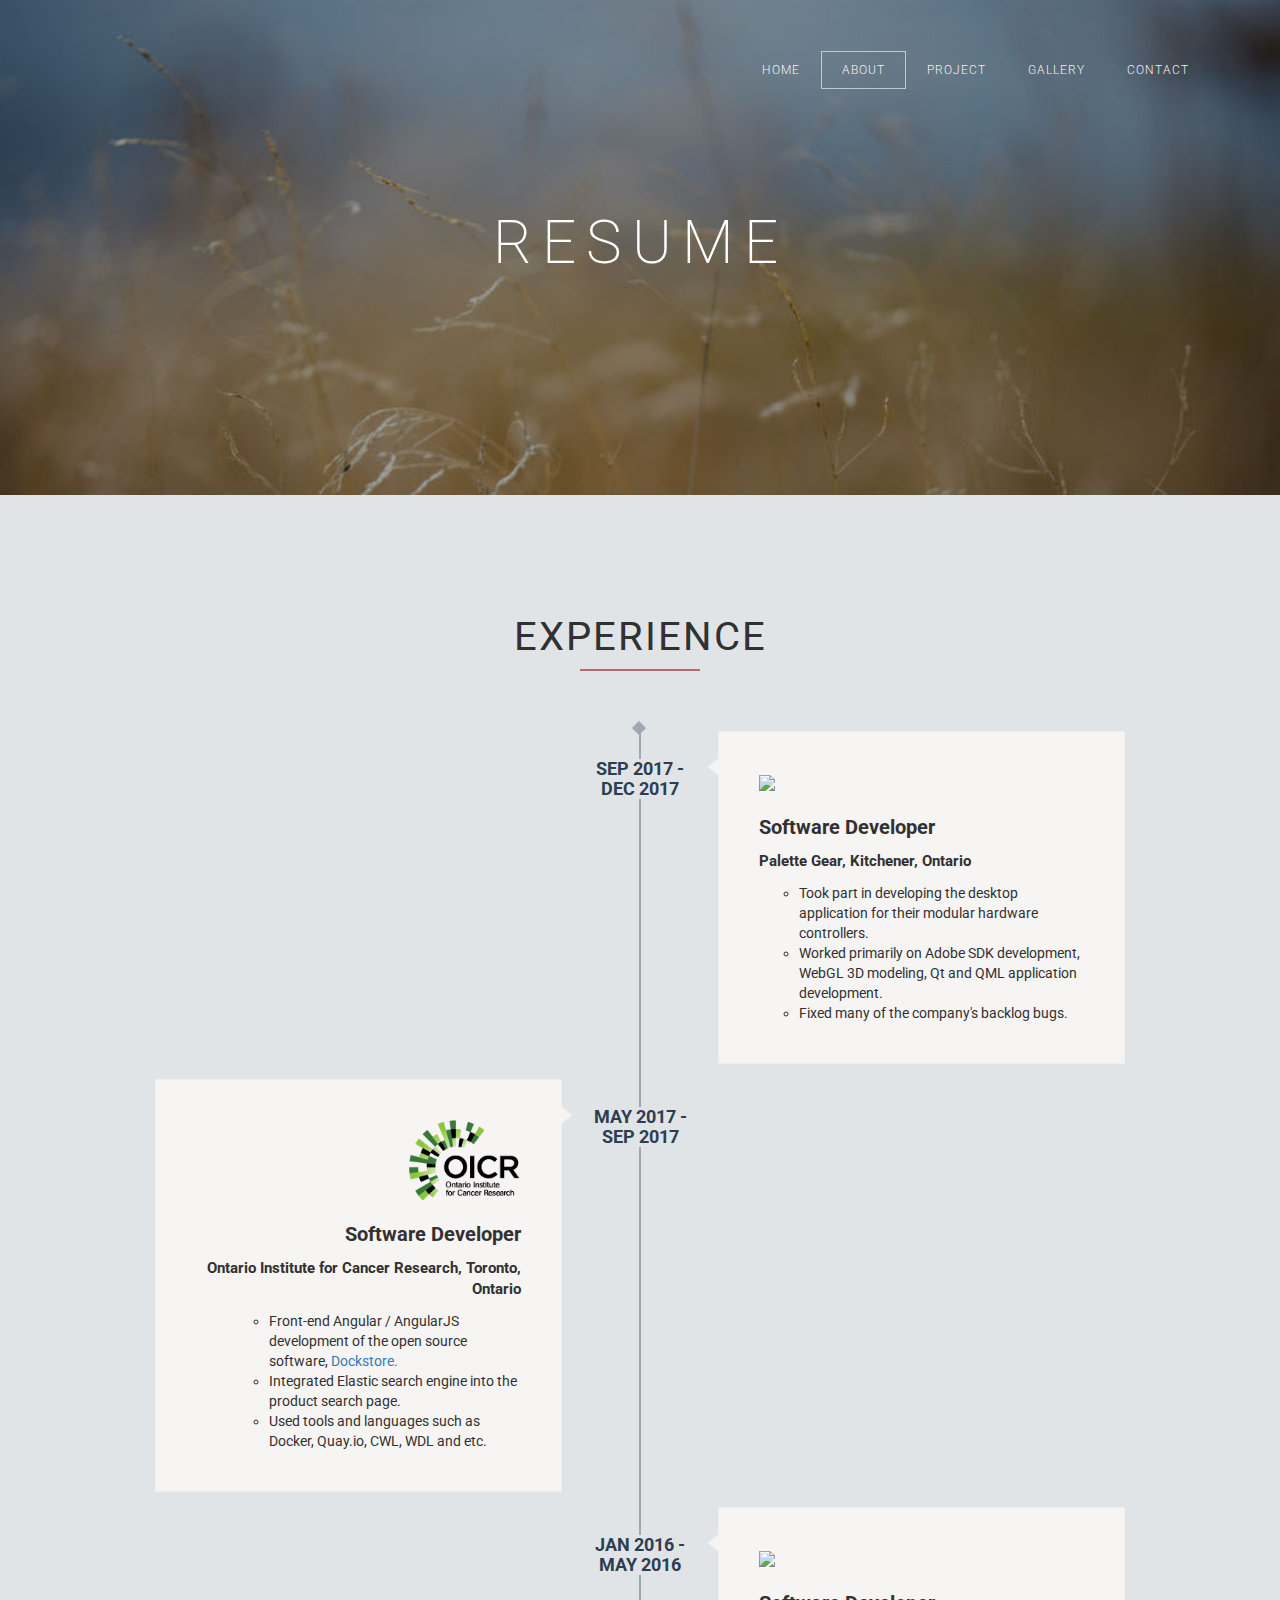
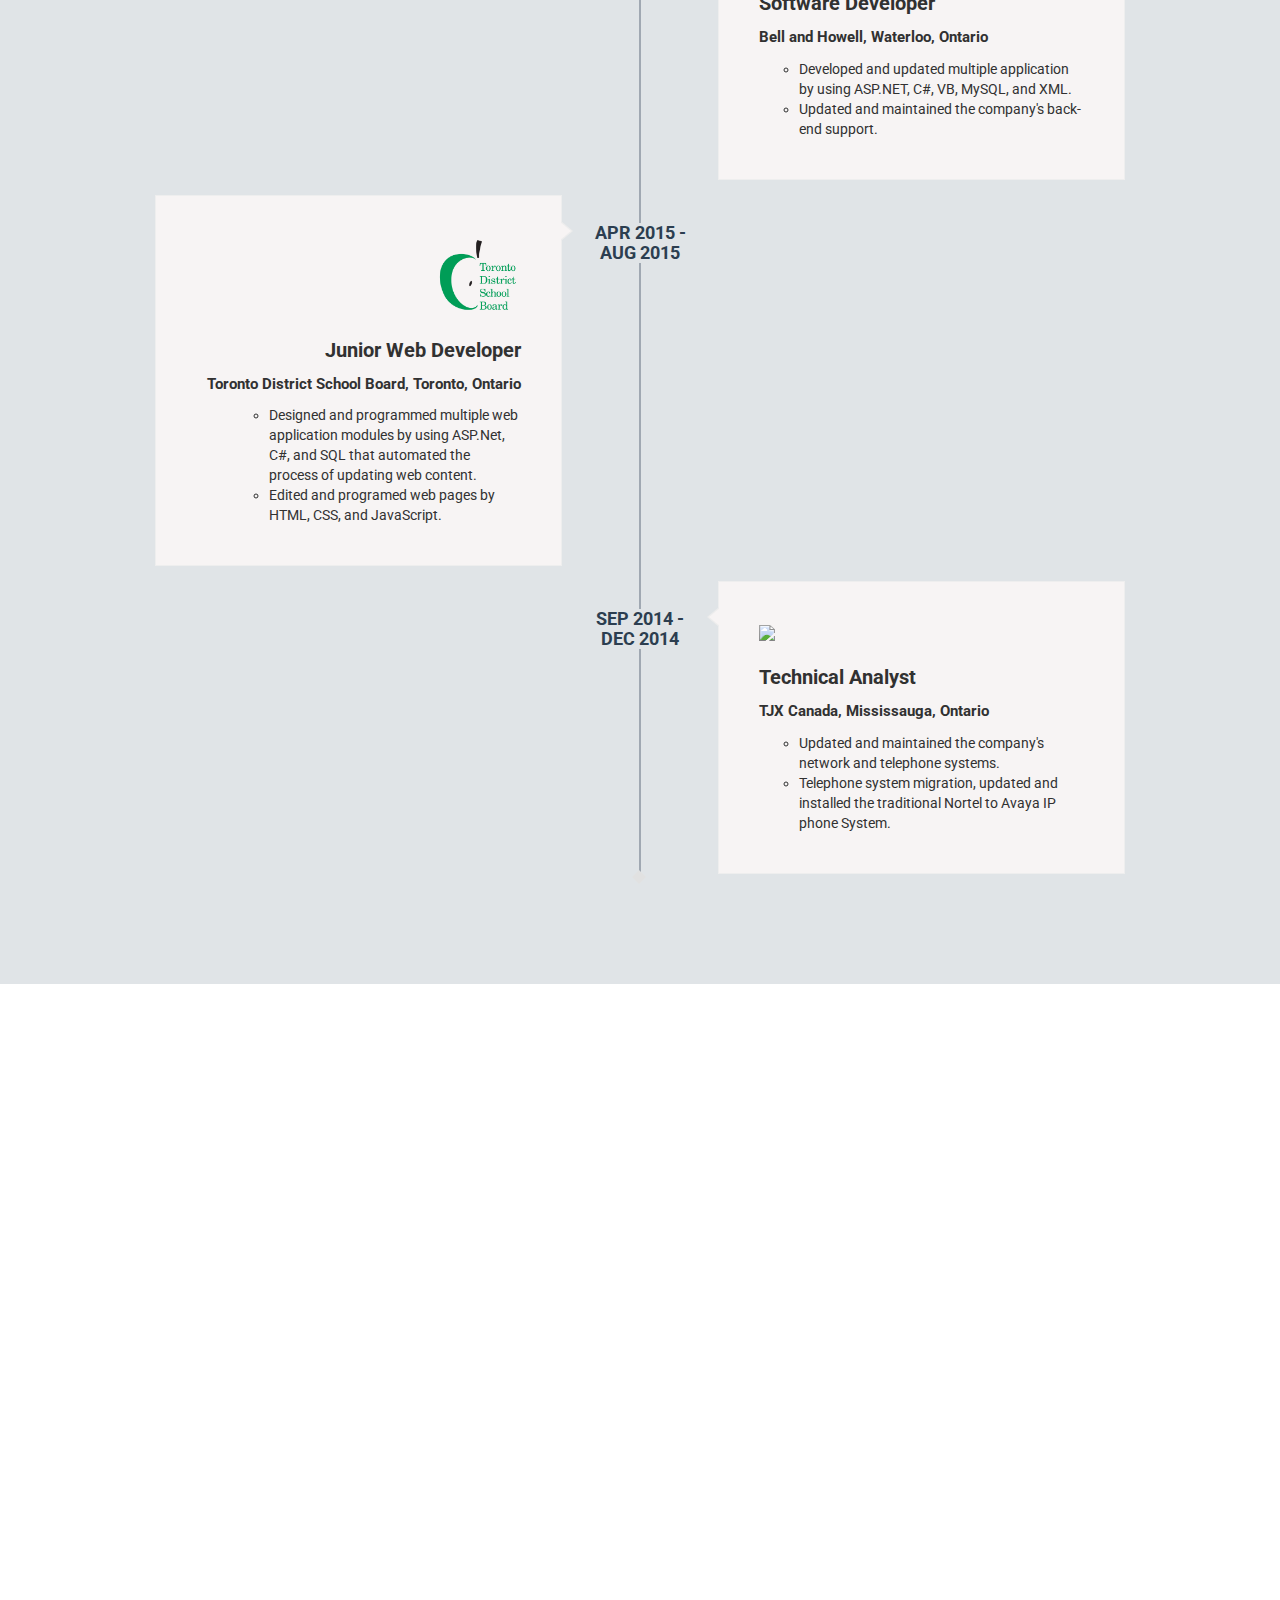
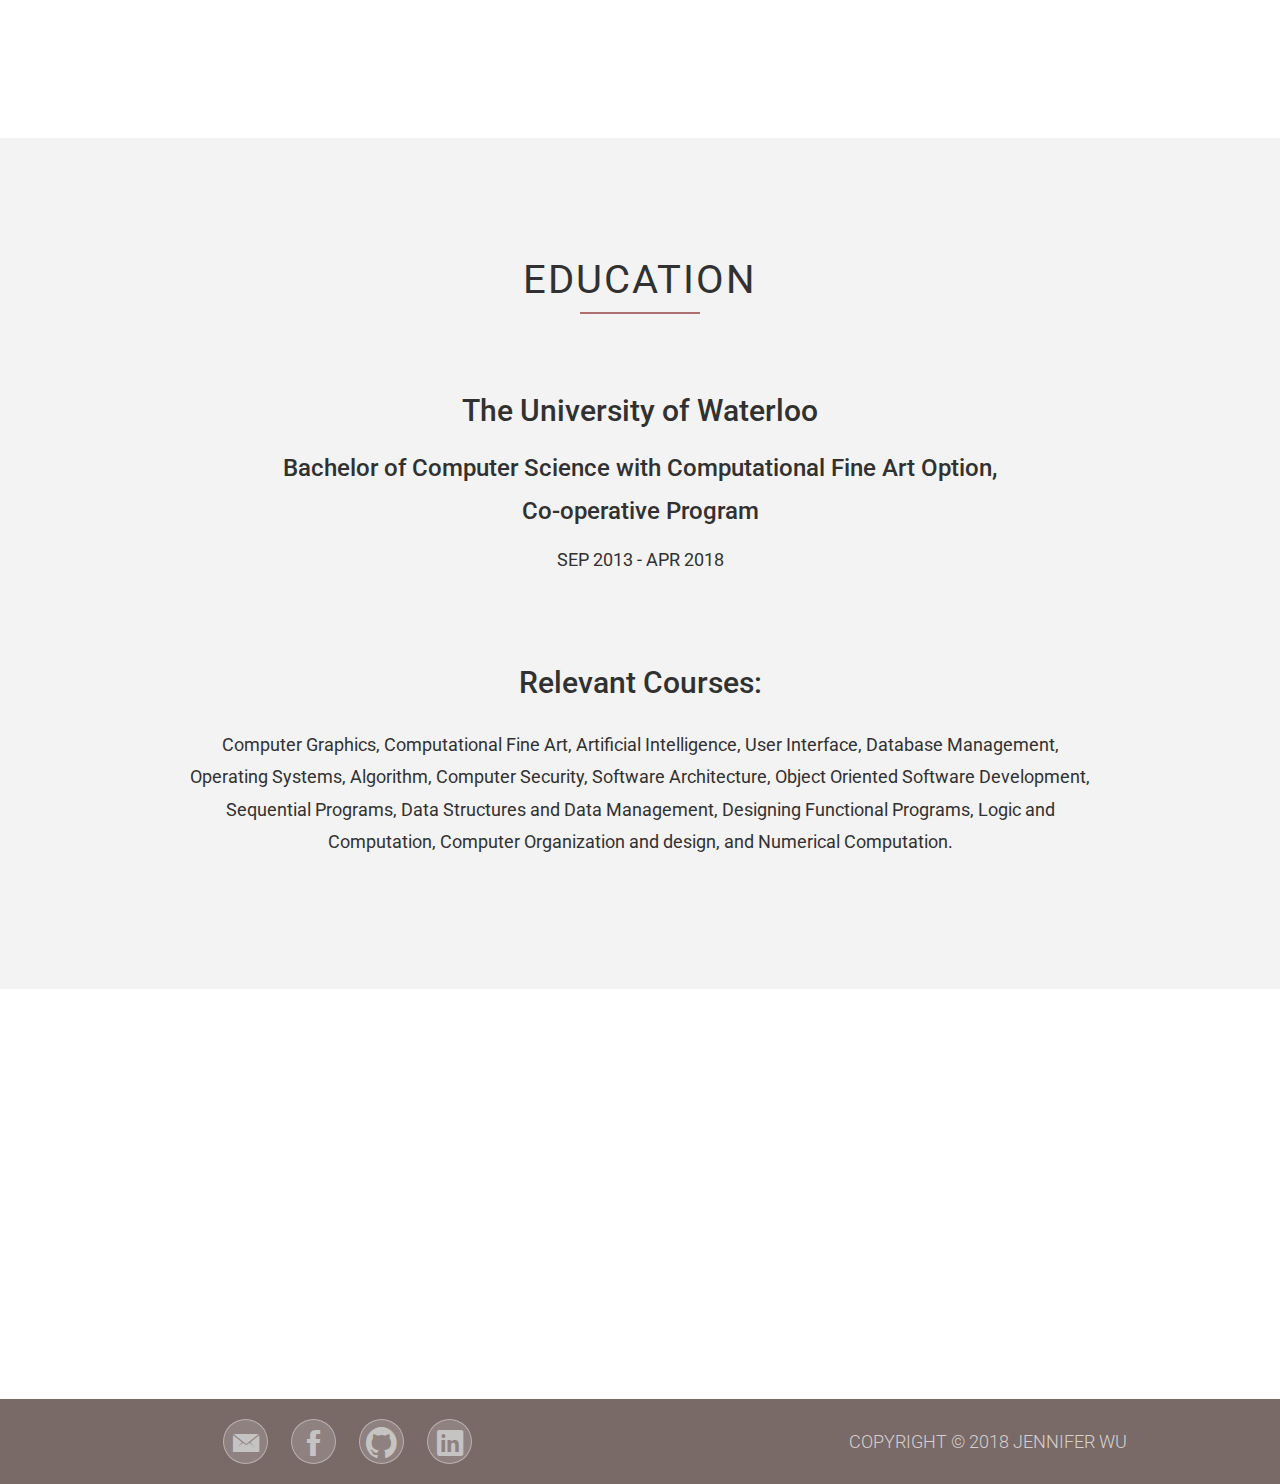
==== commit 8ebd28d0: "Refactor some code, and updated web contents" ====
--- a/resume.html
+++ b/resume.html
@@ -35,37 +35,6 @@
     <![endif]-->
 </head>
 <body data-spy="scroll" data-target="#bs-example-navbar-collapse-1">
-
-<!-- Home -->
-<!--<section class="portfolio-header" id="header">-->
-    <!--<nav class="navbar navbar-default" id="navigation-bar">-->
-        <!--<div class="container">-->
-            <!--&lt;!&ndash; Brand and toggle get grouped for better mobile display &ndash;&gt;-->
-            <!--<div class="navbar-header">-->
-                <!--<button type="button" class="navbar-toggle collapsed" data-toggle="collapse" data-target="#bs-example-navbar-collapse-1" aria-expanded="false">-->
-                    <!--<span class="sr-only">Toggle navigation</span>-->
-                    <!--<span class="icon-bar"></span>-->
-                    <!--<span class="icon-bar"></span>-->
-                    <!--<span class="icon-bar"></span>-->
-                <!--</button>-->
-                <!--&lt;!&ndash;<a class="navbindex.htmlex-one-page.html">Jennifer Wu</a>&ndash;&gt;-->
-            <!--</div> &lt;!&ndash; /.navbar-header &ndash;&gt;-->
-
-            <!--&lt;!&ndash; Collect the nav links, forms, and other content for toggling &ndash;&gt;-->
-            <!--<div class="collapse navbar-collapse" id="bs-example-navbar-collapse-1">-->
-                <!--<ul class="nav navbar-nav navbar-right">-->
-                    <!--<li><a hrindex.htmlhtml#header">home</a></li>-->
-                    <!--<li><a hrindex.htmlhtml#about">about</a></li>-->
-                    <!--<li><a hrindex.htmlhtml#project">project</a></li>-->
-                    <!--<li><a hrindex.htmlhtml#gallery">gallery</a></li>-->
-                    <!--<li><a hrindex.htmlhtml#contact">contact</a></li>-->
-                <!--</ul> &lt;!&ndash; /.nav &ndash;&gt;-->
-            <!--</div>&lt;!&ndash; /.navbar-collapse &ndash;&gt;-->
-        <!--</div>&lt;!&ndash; /.container &ndash;&gt;-->
-    <!--</nav>-->
-<!--</section> &lt;!&ndash; /#header &ndash;&gt;-->
-
-
 <section class="resume_header_section" id="header">
     <nav class="navbar navbar-default" id="navigation-bar">
         <div class="container">
@@ -87,7 +56,7 @@
                     <li class="active"><a  href="index.html#about">about</a></li>
                     <li><a href="index.html#project">project</a></li>
                     <li><a href="index.html#gallery">gallery</a></li>
-                    <li><a href="index.html#contact">contact</a></li>
+                    <li><a href="resume.html#footer">contact</a></li>
                 </ul> <!-- /.nav -->
             </div><!-- /.navbar-collapse -->
         </div><!-- /.container -->
@@ -180,7 +149,7 @@
                                     <div class="timeline-heading">
                                         <span>
                                             <a href="https://bellhowell.net/">
-                                                <img class="width-small" src="https://bellhowell.net/Images/Home/bell-howell-logo">
+                                                <img class="width-small" src="https://bellhowell.net/cms/wp-content/themes/TheeTheme-Child/images/bell-and-howell-logo.png">
                                             </a>
                                         </span>
                                         <h3>Software Developer</h3>
@@ -368,11 +337,16 @@
             </a>
         </div>
     </div> <!-- /.container -->
-    <footer class="footer-dark">
+    <footer class="footer-dark" id="footer">
         <div class="container">
             <div class="row">
                 <div class="col-sm-6 text-center">
                     <div class="social-icon">
+                        <a href="mailto:jwkaiqi@gmail.com">
+                            <div class="icon fb">
+                                <i class="ion-ios-email"></i>
+                            </div>
+                        </a>
                         <a href="https://www.facebook.com/jennifer.wu.5661">
                             <div class="icon fb">
                                 <i class="ion-social-facebook"></i>
--- a/assets/css/main.css
+++ b/assets/css/main.css
@@ -23,7 +23,7 @@
 	background: #fff ;
 }
 .purple{
-	background: #4a148c;
+	background: #574e4e;
 }
 
 .worm {
@@ -380,7 +380,7 @@
 }
 
 .footer-purple {
-	background: rgba(87, 55, 82, 0.67);
+	background: rgba(255, 255, 255, 0.25);
 }
 
 .footer-dark {
@@ -399,6 +399,9 @@
 	padding-left: 35%;
 	padding-top: 30px;
 	padding-bottom: 30px;
+}
+.email{
+	background: #1976d2;
 }
 .fb{
 	background: #1976d2;
@@ -511,7 +514,7 @@
 }
 .project_section
 {
-	background: url('../images/bg3.jpg');
+	background: url('../images/bgTest.jpg');
 	background-repeat: no-repeat;
 	background-position: center center;
 	background-size: cover;
@@ -520,7 +523,7 @@
 }
 
 .footer_section {
-	background: url('../images/bg10.jpg');
+	background: url('../images/bgTest.jpg');
 	background-repeat: no-repeat;
 	background-position: center center;
 	background-size: cover;
--- a/assets/css/contact.css
+++ b/assets/css/contact.css
@@ -3,7 +3,7 @@
 }
 .contact {
     text-align: left;
-    color: #574e4e;
+    color: rgba(255,255,255,0.8);
 }
 
 .contact i {
@@ -27,8 +27,8 @@
 }
 
 .contact-item:hover i{
-    background-color: #4a148c;
-    border: 2px solid #4a148c !important;
+    background-color: #573752;
+    border: 2px solid #573752 !important;
     color: #fff;
 }
 .contact h3{
@@ -37,18 +37,21 @@
 }
 .contact p{
 	font-size: 18px;
-	color: #625959;
+	color: rgba(255,255,255,0.8);
 }
 
+.contact a{
+    color: rgba(255,255,255,0.8);
+}
 .form{
     margin-top: 50px;
-    background: #dcd1d9;
+    background-color: rgba(255, 255, 255, 0.7);
     opacity: 0.8;
     padding: 20px;
     border-radius: 20px;
-    box-shadow: 1px 1px 10px 2px #c5b4c0;
 }
 .form h3{
+    color: #574e4e;
     margin-left: 15px;
     font-size: 25px;
 }
@@ -60,17 +63,17 @@
 .btn-sub {
     border-radius: 0px;
     color: white;
-    background-color: #4a148c;
+    background-color: #574e4e;
     padding: 10px 25px;
     margin: 10px 30px;
-    border-color: #4a148c;
+    border-color: #574e4e;
     text-transform: uppercase;
     transition: all .4s ease-in-out;
 }
 .btn-sub:hover{
     background-color: #fff;
-    border-color: #4a148c;
-    color: #4a148c;
+    border-color: #574e4e;
+    color: #574e4e;
 }
 input[type="username"], input[type="email"], input[type="text"], .message{
 	border-color: transparent;
@@ -79,7 +82,7 @@
 	color: #969595;
 }
 input[type="username"]:focus, input[type="email"]:focus, input[type="text"]:focus, .message:focus{
-    border-color: #4a148c;
+    border-color: #574e4e;
     box-shadow: 0 0 8px rgba(74,20,140,.1) !important;
 }
 input.form-control, .message {
--- a/assets/css/service.css
+++ b/assets/css/service.css
@@ -9,7 +9,7 @@
 	padding: 0px;
 }
 .price-table .col-sm-3:hover .price-title{
-	color: #4a148c;
+	color: #574e4e;
 }
 .price-title{
 	background: #f9f9f9;
@@ -55,6 +55,6 @@
 }
 .price-table .col-sm-3:hover .custom-btn-default{
 	color: #fff;
-	background: #4a148c;
+	background: #574e4e;
 	transition: all .4s ease-in-out;
 }
--- a/assets/css/gallery.css
+++ b/assets/css/gallery.css
@@ -3,7 +3,7 @@
 }
 
 .color-bg {
-    background: url('../images/art/bg4.png');
+    background-color: #f3f3f3;
     background-size: cover;
     background-position: top center;
 }
@@ -44,7 +44,7 @@
 }
 
 .tz-gallery .thumbnail {
-    background-color: rgba(255, 255, 255, 0.5) !important;
+    background-color: rgba(255, 255, 255, 0.6) !important;
     padding: 0;
     margin-bottom: 80px;
     border: none;
@@ -71,7 +71,7 @@
 
 .tz-gallery .caption p {
     font-size: 14px;
-    color: #7b7d7d;
+    color: #555553;
     margin: 0;
 }
 
@@ -130,7 +130,7 @@
 
 div#columns figure {
     /*overflow: hidden;*/
-    background: rgba(255,255,255,0.3);
+    background: rgba(255,255,255,0.7);
     box-shadow: inset 0 0 0 1px rgba(255, 255, 255, 0.25);
     margin: 0 2px 25px;
     padding-bottom: 10px;
